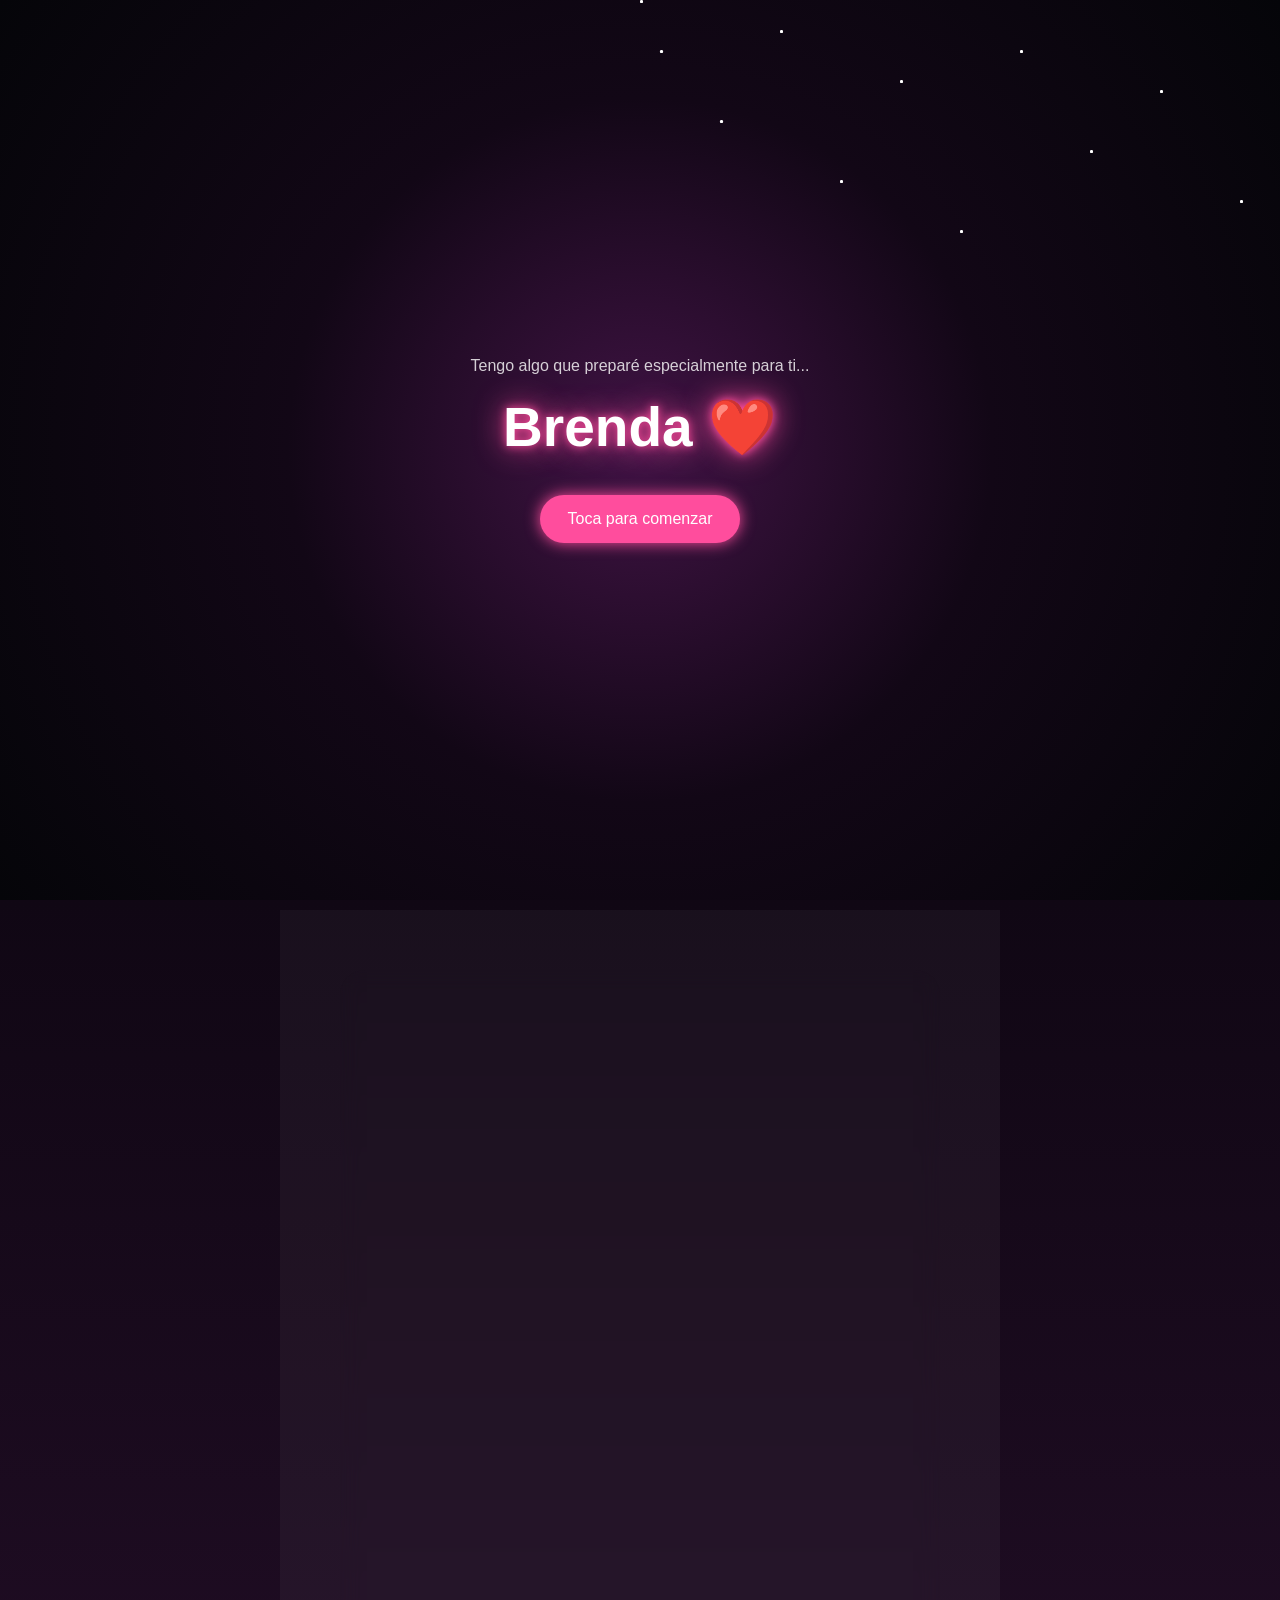
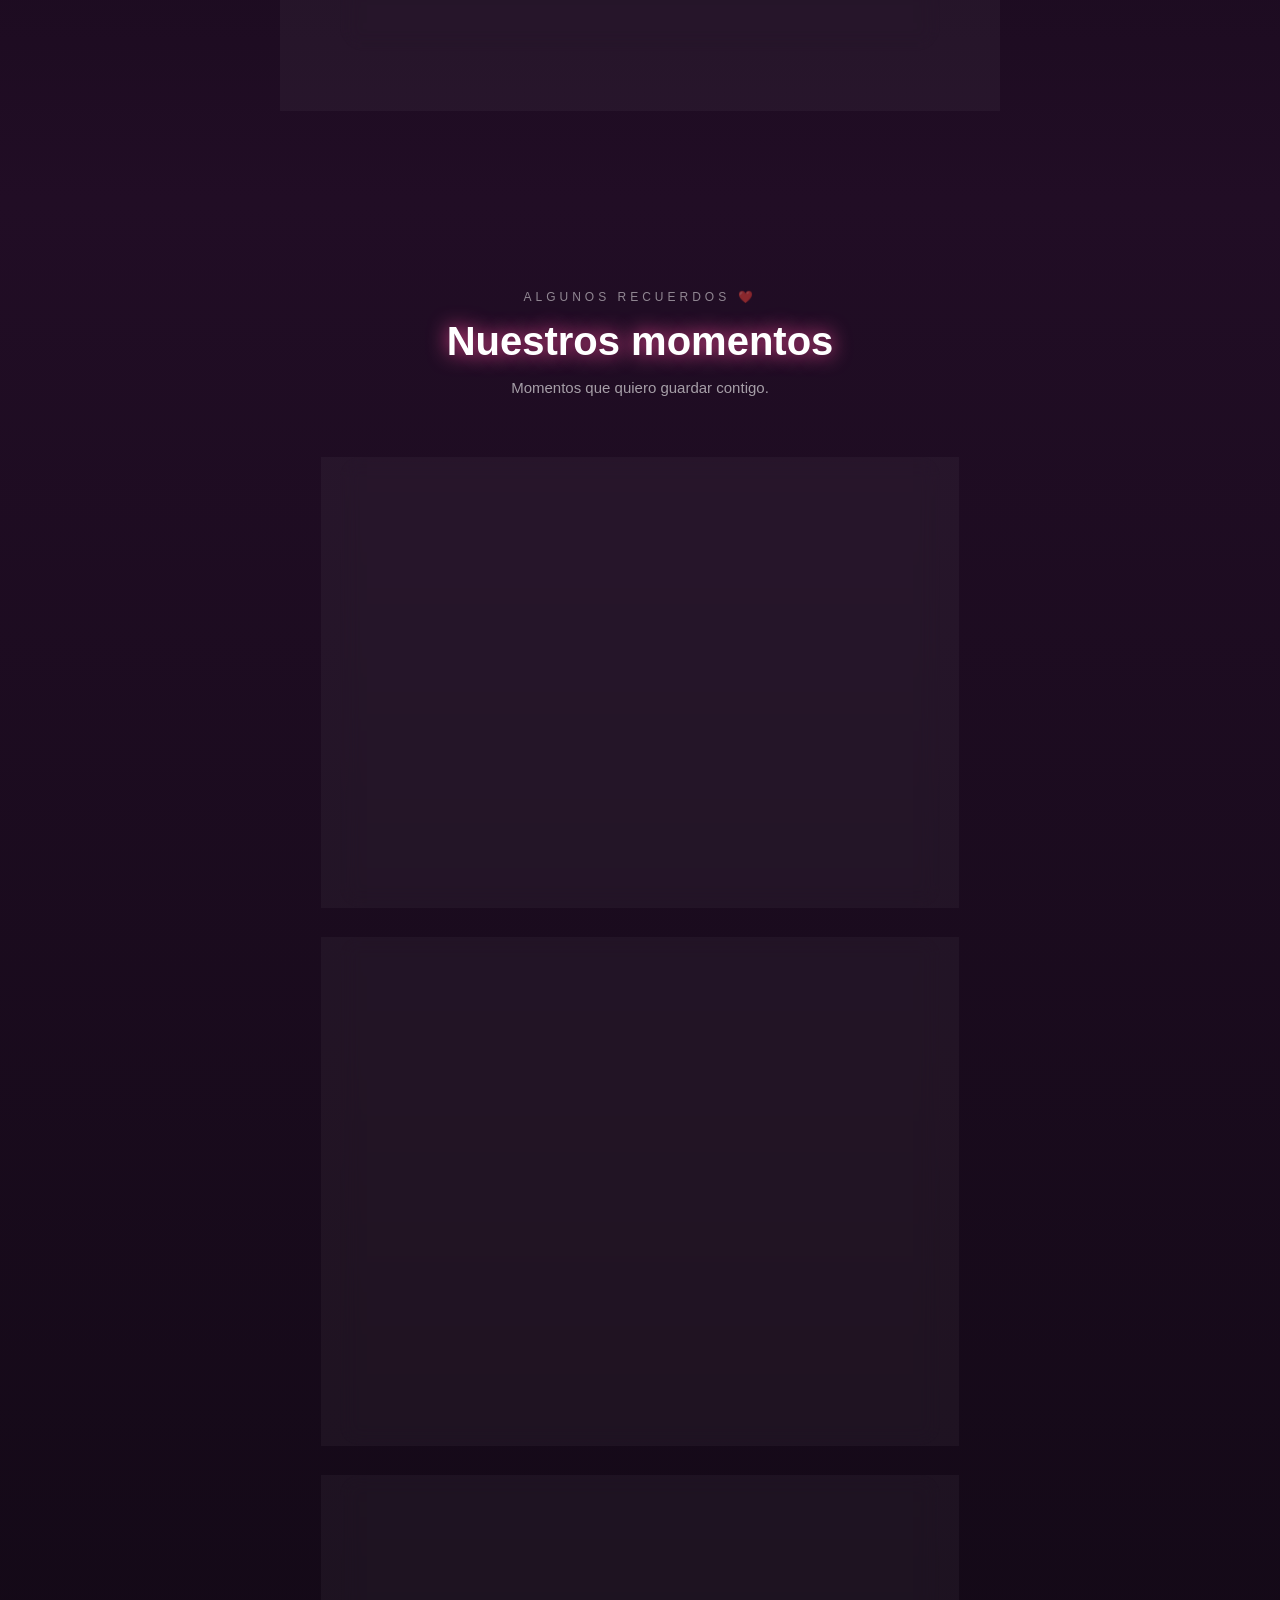
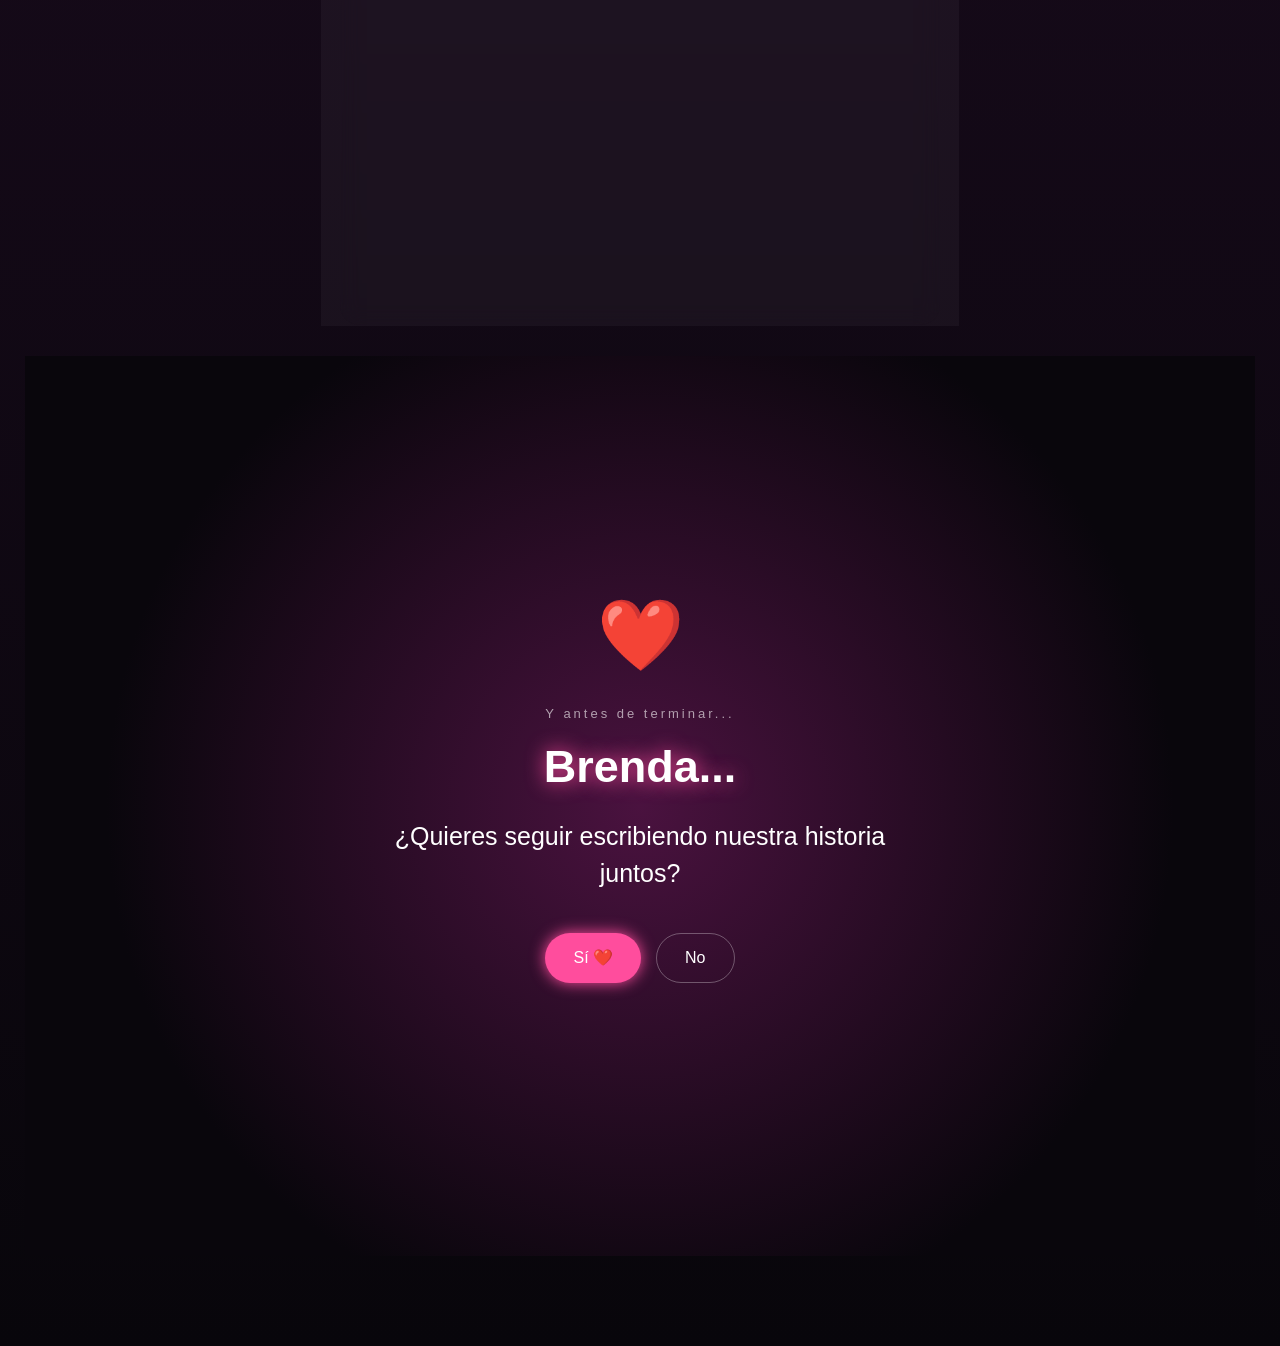
==== index.html @ fc6704af "Add files via upload" ====
<!DOCTYPE html>
<html lang="es">

<head>
    <meta charset="UTF-8">

    <meta name="viewport"
          content="width=device-width, initial-scale=1.0">

    <title>Para Brenda ❤️</title>

    <link rel="stylesheet" href="style.css">
</head>

<body>
  <audio id="musica" loop>
    <source src="LÚA_ Pensando en ti (Video Oficial).mp3" type="audio/mpeg">
  </audio

    <!-- PANTALLA DE INICIO -->

    <section id="inicio">

        <div class="estrellas"></div>

        <div class="contenido">

            <p class="pequeno">
                Tengo algo que preparé especialmente para ti...
            </p>

            <h1>
                Brenda ❤️
            </h1>

            <button onclick="comenzar()">
                Toca para comenzar
            </button>

        </div>

    </section>
 


    <!-- CARTA -->

<section id="carta">

    <div class="carta-contenedor">

        <p class="fecha">25 DE AGOSTO ❤️</p>

        <h2>Para ti, Brenda</h2>

        <div class="linea"></div>

        <p class="texto">
            Hay personas que llegan a nuestra vida
            sin avisar...
        </p>

        <p class="texto">
            Y de repente, un día cualquiera,
            se convierten en alguien demasiado especial.
        </p>

        <p class="texto">
            Desde que te conocí, hubo algo en ti
            que hizo que quisiera conocerte más.
        </p>

        <p class="texto">
            Me encantan muchas cosas de ti,
            pero si tuviera que elegir...
            probablemente elegiría tu sonrisa
            y tus ojos.
        </p>

        <p class="texto">
            Tu sonrisa tiene esa forma de hacer
            que un momento cualquiera se convierta
            en uno especial.
        </p>

    </div>

</section>
 <!-- NUESTROS MOMENTOS -->

<section id="momentos">

    <div class="titulo-seccion">

        <p>ALGUNOS RECUERDOS ❤️</p>

        <h2>Nuestros momentos</h2>

        <span>
            Momentos que quiero guardar contigo.
        </span>

    </div>


    <!-- MOMENTO 1 -->

    <div class="momento">

        <div class="numero">
            01
        </div>

        <div class="momento-contenido">
          <img
    src="IMG-20260908-WA0003.jpg"
    alt="Nuestro primer recuerdo"
    class="foto-momento">

            <h3>La primera vez que te conocí</h3>

            <p>
                Todavía recuerdo aquella primera vez
                que te conocí.

                Quizá en ese momento no sabía todo
                lo especial que llegarías a ser para mí,
                pero ahora me alegra muchísimo
                haber coincidido contigo.
            </p>

        </div>

    </div>


    <!-- MOMENTO 2 -->

    <div class="momento">

        <div class="numero">
            02
        </div>

        <div class="momento-contenido">
          <img
    src="IMG-20260908-WA0000.jpg"
    alt="Nuestro primer recuerdo"
    class="foto-momento">

            <h3>Tu sonrisa y tus ojos ❤️</h3>

    <p>
        Hay muchas cosas que me gustan de ti,
        pero tu sonrisa tiene algo que simplemente
        me encanta.

        Cada vez que sonríes haces que todo se sienta
        un poquito más bonito.

        Y tus ojos... no sé cómo explicarlo,
        pero podría quedarme mirándolos por mucho tiempo.

        Son de esas pequeñas cosas de ti que,
        sin darte cuenta, hacen que me gustes cada día
        un poquito más. ❤️
    </p>

        </div>

    </div>


    <!-- MOMENTO 3 -->

    <div class="momento">

        <div class="numero">
            03
        </div>

        <div class="momento-contenido">
          <img
    src="IMG-20260908-WA0002.jpg"
    alt="Nuestro primer recuerdo"
    class="foto-momento">

            <h3>Aquel día en el centro 🌆</h3>

            <p>
                Y después llegó ese momento en que
                nos vimos en el centro.

                Otro recuerdo que quiero guardar,
                porque cuando estoy contigo incluso
                los momentos sencillos se sienten
                diferentes.
            </p>

        </div>

    </div>
<!-- PREGUNTA FINAL -->

<section id="final">

    <div class="final-contenido">

        <div class="corazon-grande">
            ❤️
        </div>

        <p class="final-pequeno">
            Y antes de terminar...
        </p>

        <h2>
            Brenda...
        </h2>

        <p class="pregunta">
            ¿Quieres seguir escribiendo
            nuestra historia juntos?
        </p>

        <div class="botones">

            <button
                class="btn-si"
                onclick="respuestaSi()">

                Sí ❤️

            </button>

            <button
                class="btn-no"
                onclick="respuestaNo()">

                No

            </button>

        </div>

        <p
            id="respuesta"
            class="respuesta">
        </p>

    </div>

</section>

</section>

    <!-- JAVASCRIPT -->

    <script src="script.js"></script>

</body>

</html>
---- style.css ----
* {
    margin: 0;
    padding: 0;
    box-sizing: border-box;
}

body {
    background: #050509;
    color: white;
    font-family: Arial, sans-serif;
}


/* PANTALLA DE INICIO */

#inicio {
    height: 100vh;

    display: flex;
    justify-content: center;
    align-items: center;

    text-align: center;

    background:
        radial-gradient(circle at center,
        #401344 0%,
        #120716 45%,
        #050509 100%);
}


.contenido {
    padding: 30px;
}


.pequeno {
    font-size: 16px;
    opacity: 0.8;
    margin-bottom: 20px;
}


h1 {
    font-size: 55px;
    margin-bottom: 35px;

    text-shadow:
        0 0 10px #ff4d9d,
        0 0 30px #ff4d9d;
}


button {
    border: none;

    padding: 15px 28px;

    border-radius: 30px;

    background: #ff4d9d;

    color: white;

    font-size: 16px;

    cursor: pointer;

    box-shadow:
        0 0 15px #ff4d9d;

    transition: 0.3s;
}


button:active {
    transform: scale(0.9);
}


/* CARTA */

#carta {
    min-height: 100vh;

    padding: 70px 25px;

    background:
        linear-gradient(
            #100714,
            #210d25
        );
}


#carta h2 {
    font-size: 35px;

    margin-bottom: 40px;

    text-align: center;
}


#carta p {
    font-size: 19px;

    line-height: 1.8;

    margin-bottom: 25px;

    opacity: 0.9;
}
/* ESTRELLAS */

.estrellas {
    position: absolute;

    width: 100%;
    height: 100%;

    overflow: hidden;

    pointer-events: none;
}

.estrellas::before,
.estrellas::after {
    content: "";

    position: absolute;

    width: 3px;
    height: 3px;

    background: white;

    border-radius: 50%;

    box-shadow:
        20px 50px white,
        80px 120px white,
        140px 30px white,
        200px 180px white,
        260px 80px white,
        320px 230px white,
        380px 50px white,
        450px 150px white,
        520px 90px white,
        600px 200px white,
        680px 40px white,
        750px 160px white,
        820px 70px white,
        900px 220px white,
        960px 100px white;

    animation: parpadear 3s infinite alternate;
}


@keyframes parpadear {

    from {
        opacity: 0.2;
    }

    to {
        opacity: 1;
    }

}
.corazon {

    position: fixed;

    bottom: -30px;

    font-size: 20px;

    animation:
        subir 6s linear forwards;

    pointer-events: none;

}


@keyframes subir {

    0% {

        transform:
            translateY(0)
            scale(0.5)
            rotate(0deg);

        opacity: 0;

    }

    20% {

        opacity: 1;

    }

    100% {

        transform:
            translateY(-110vh)
            scale(1.2)
            rotate(360deg);

        opacity: 0;

    }

}
/* CARTA ROMÁNTICA */

.carta-contenedor {

    max-width: 600px;

    margin: auto;

    padding: 35px 25px;

    background: rgba(255, 255, 255, 0.04);

    border: 1px solid rgba(255, 255, 255, 0.1);

    border-radius: 25px;

    box-shadow:
        0 0 40px rgba(255, 77, 157, 0.15);

    backdrop-filter: blur(10px);

}


.fecha {

    text-align: center;

    font-size: 12px;

    letter-spacing: 4px;

    opacity: 0.6;

    margin-bottom: 20px;

}


.carta-contenedor h2 {

    text-align: center;

    font-size: 38px;

    margin-bottom: 15px;

    text-shadow:
        0 0 15px #ff4d9d;

}


.linea {

    width: 60px;

    height: 2px;

    background: #ff4d9d;

    margin: 0 auto 35px;

    box-shadow:
        0 0 10px #ff4d9d;

}


.texto {

    font-size: 18px;

    line-height: 1.9;

    margin-bottom: 25px;

    opacity: 0;

    transform: translateY(20px);

    transition:
        opacity 1s ease,
        transform 1s ease;

}


.texto.visible {

    opacity: 1;

    transform: translateY(0);

}
/* ========================= */
/* NUESTROS MOMENTOS */
/* ========================= */

#momentos {

    min-height: 100vh;

    padding: 90px 25px;

    background:
        linear-gradient(
            #210d25,
            #08060b
        );

}


.titulo-seccion {

    text-align: center;

    margin-bottom: 60px;

}


.titulo-seccion p {

    font-size: 12px;

    letter-spacing: 4px;

    opacity: 0.5;

    margin-bottom: 15px;

}


.titulo-seccion h2 {

    font-size: 40px;

    margin-bottom: 15px;

    text-shadow:
        0 0 20px #ff4d9d;

}


.titulo-seccion span {

    opacity: 0.6;

    font-size: 15px;

}


/* TARJETAS */

.momento {

    max-width: 600px;

    margin: 0 auto 30px;

    padding: 25px;


    background:
        rgba(255,255,255,0.04);

    border:
        1px solid rgba(255,255,255,0.1);

    border-radius: 20px;

    backdrop-filter: blur(10px);

    transition:
        transform 0.3s ease,
        border 0.3s ease;

}


.momento:active {

    transform:
        scale(0.97);

}


.numero {

    font-size: 14px;

    opacity: 0.4;

    padding-top: 5px;

}


.momento-contenido h3 {

    font-size: 22px;

    margin-bottom: 15px;

}


.momento-contenido p {

    font-size: 16px;

    line-height: 1.8;

    opacity: 0.75;

}
.foto-momento {

    width: 100%;

    height: 230px;

    object-fit: cover;

    border-radius: 16px;

    margin-bottom: 20px;

    display: block;

    box-shadow:
        0 10px 30px rgba(0, 0, 0, 0.4);

    transition:
        transform 0.4s ease;

}


.foto-momento:active {

    transform: scale(0.97);

}
/* ANIMACIÓN DE FOTOS */

.foto-momento {
    opacity: 0;
    transform: scale(0.8) translateY(30px);

    transition:
        opacity 1s ease,
        transform 1s ease;
}

.foto-momento.mostrar {
    opacity: 1;
    transform: scale(1) translateY(0);
}


/* EFECTO AL TOCAR */

.foto-momento:active {
    transform: scale(0.95);
}


/* BRILLO */

.momento:hover .foto-momento {
    filter: brightness(1.15);
}
/* ================= */
/* FINAL */
/* ================= */

#final {

    min-height: 100vh;

    display: flex;

    justify-content: center;

    align-items: center;

    text-align: center;

    padding: 30px;

    background:
        radial-gradient(
            circle at center,
            #4a123f,
            #09060c 70%
        );

}


.final-contenido {

    max-width: 500px;

}


.corazon-grande {

    font-size: 70px;

    animation:
        latido 1.5s infinite;

    margin-bottom: 30px;

}


@keyframes latido {

    0%, 100% {
        transform: scale(1);
    }

    50% {
        transform: scale(1.2);
    }

}


.final-pequeno {

    font-size: 13px;

    letter-spacing: 3px;

    opacity: 0.6;

    margin-bottom: 20px;

}


#final h2 {

    font-size: 45px;

    margin-bottom: 25px;

    text-shadow:
        0 0 20px #ff4d9d;

}


.pregunta {

    font-size: 25px;

    line-height: 1.5;

    margin-bottom: 40px;

}


.botones {

    display: flex;

    justify-content: center;

    gap: 15px;

}


.btn-si {

    background: #ff4d9d;

}


.btn-no {

    background: transparent;

    border: 1px solid rgba(255,255,255,0.3);

    box-shadow: none;

}


.respuesta {

    margin-top: 35px;

    font-size: 20px;

    line-height: 1.6;

}
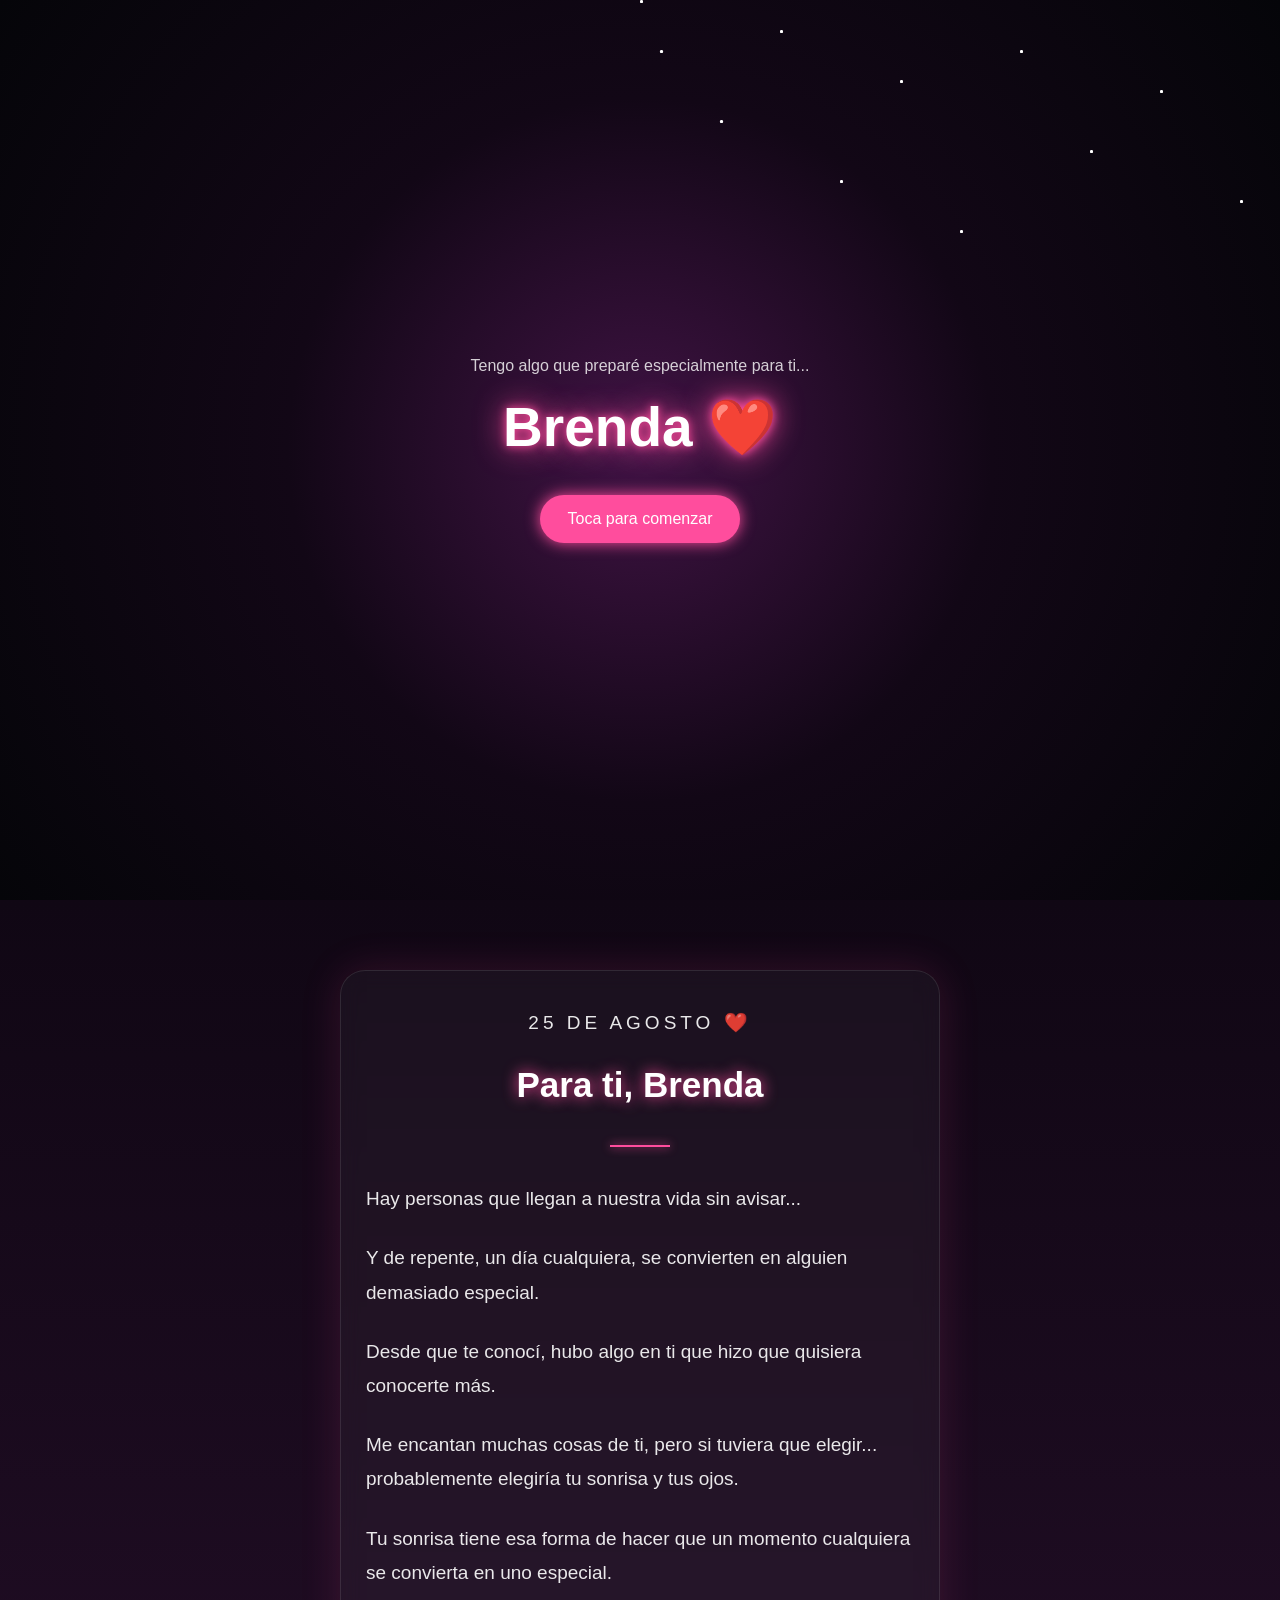
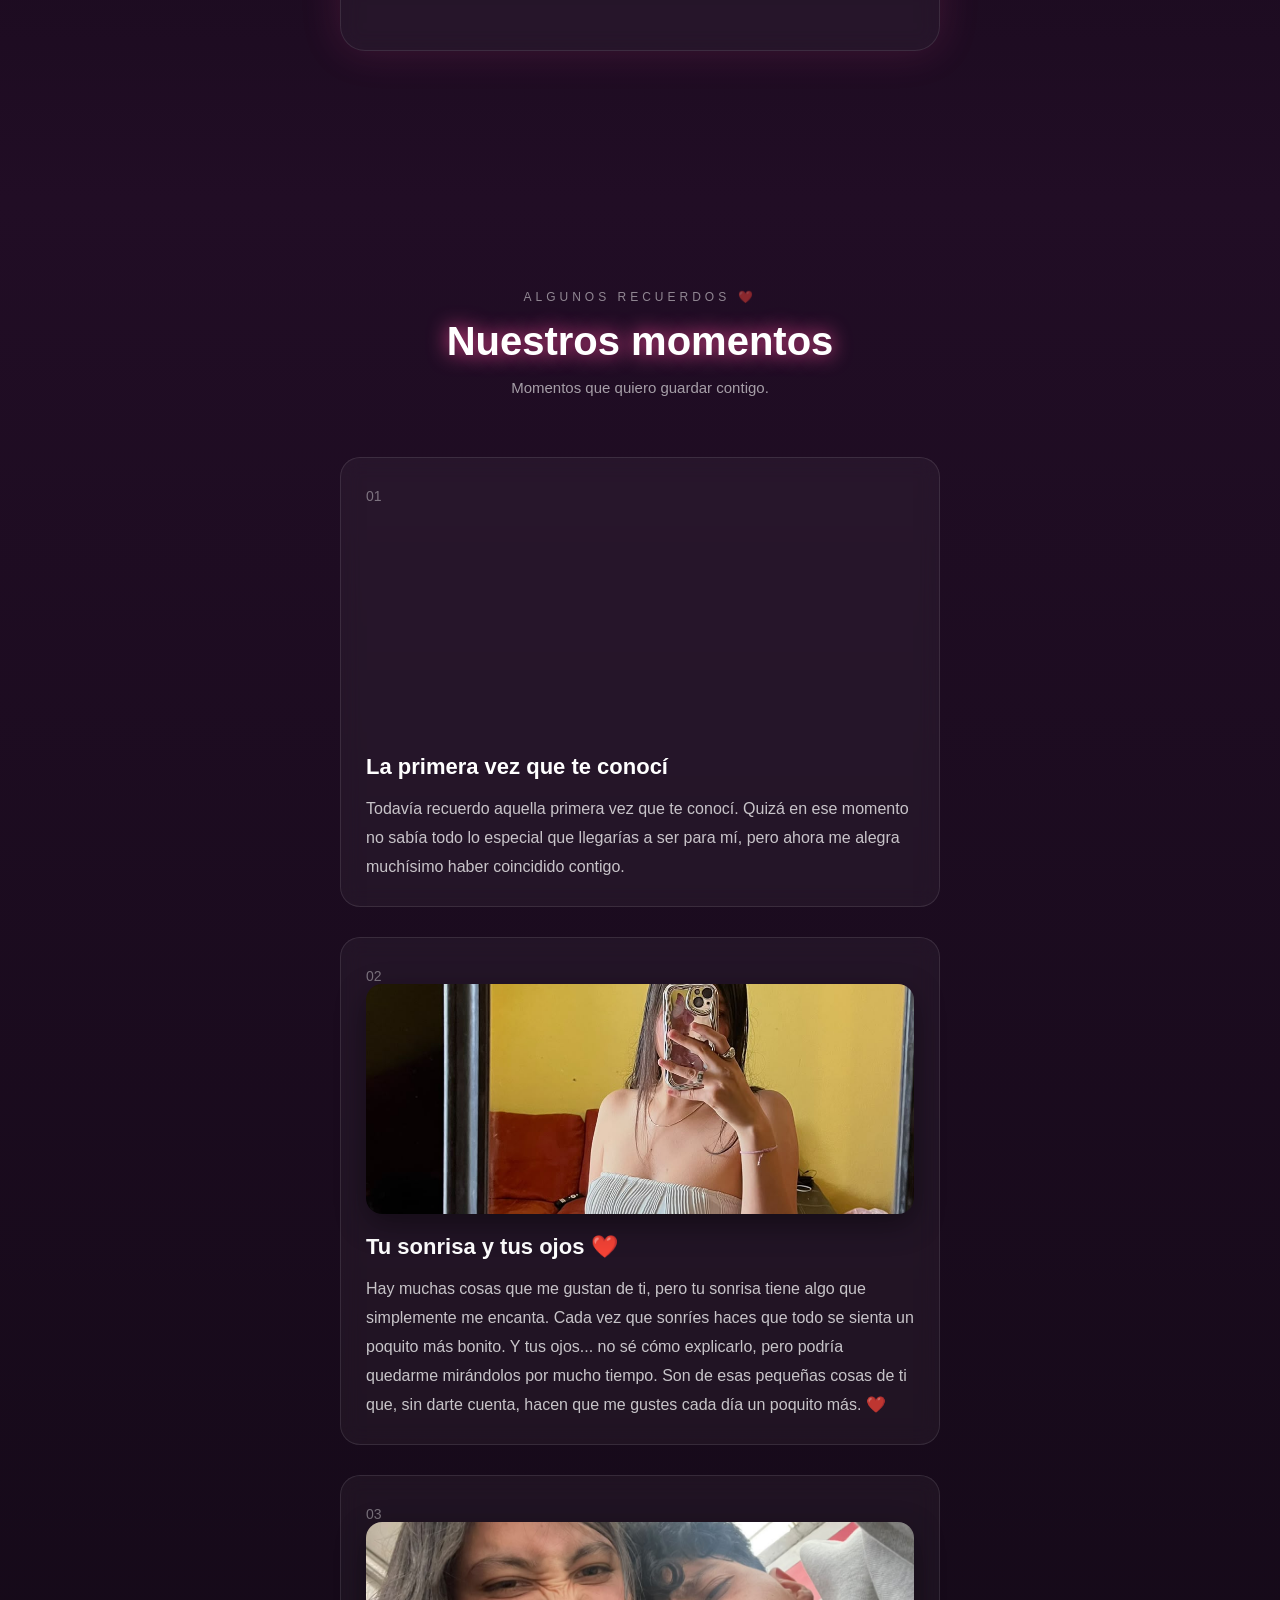
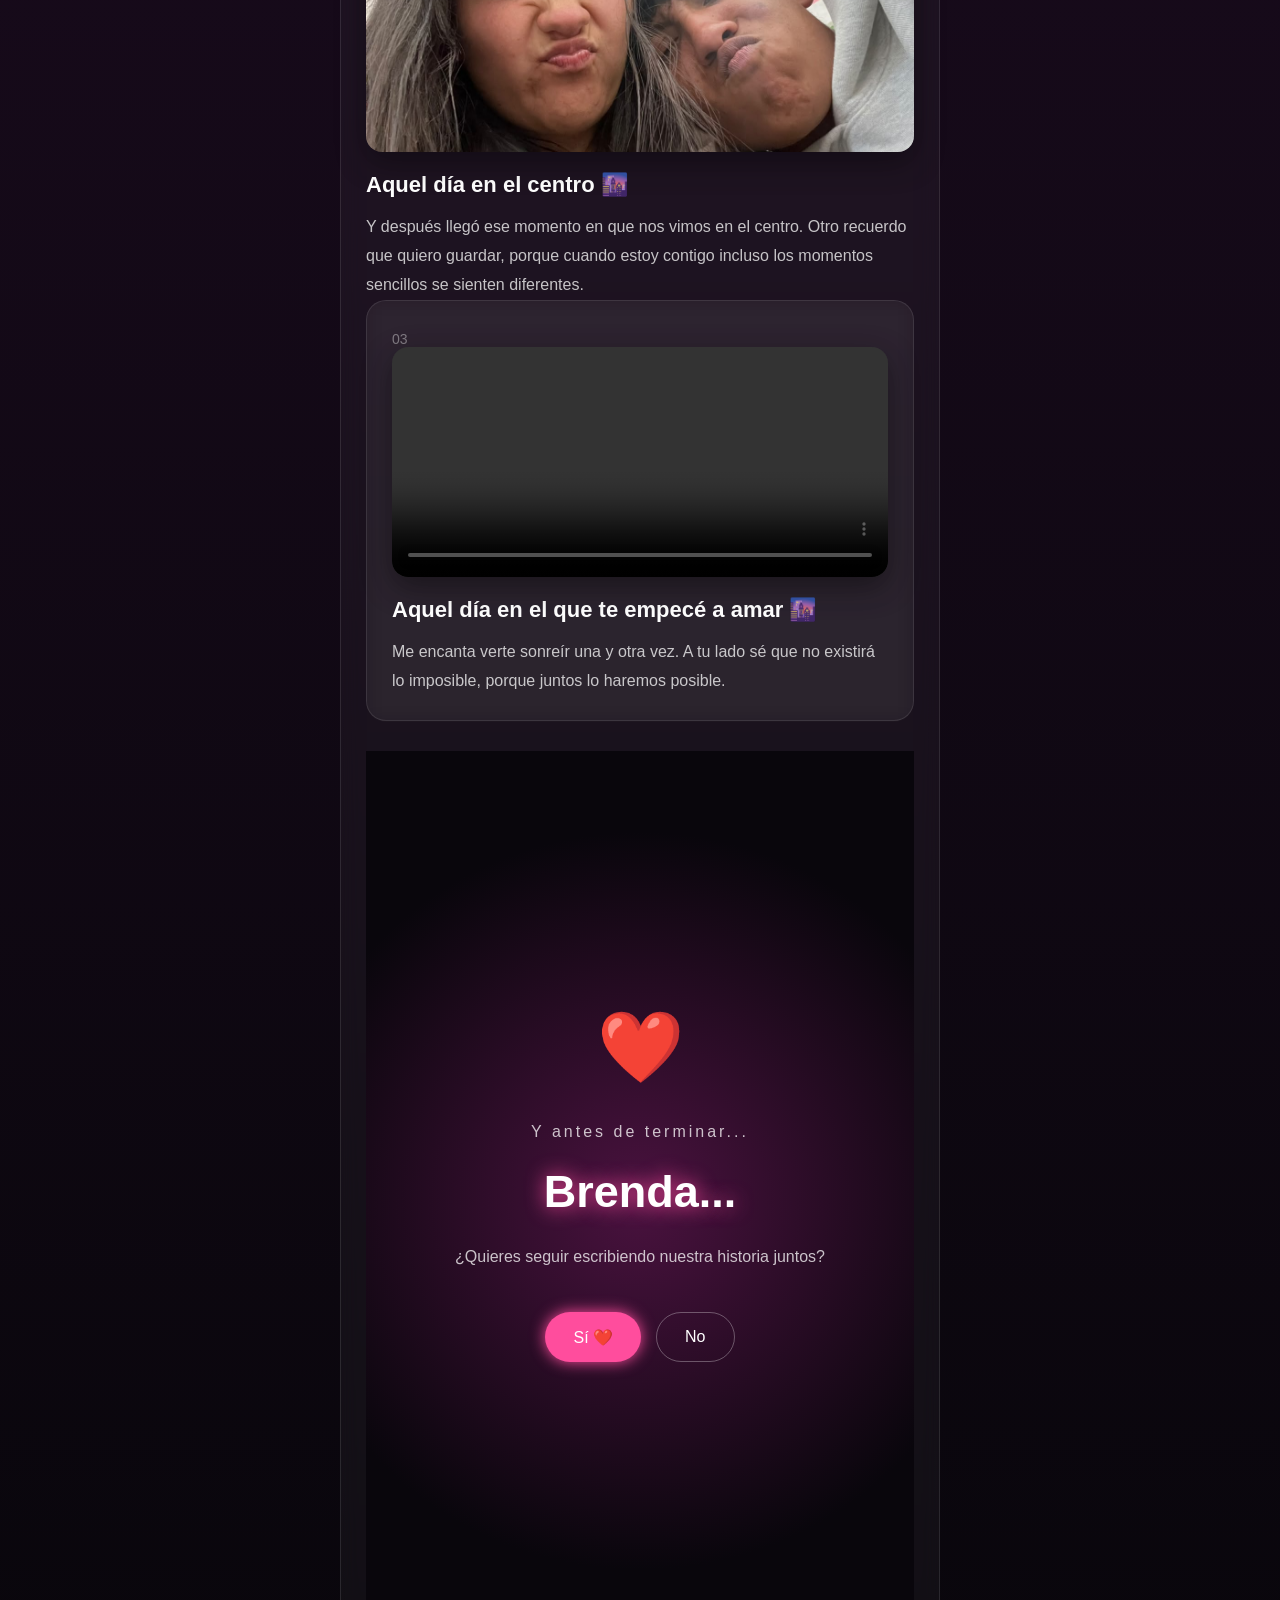
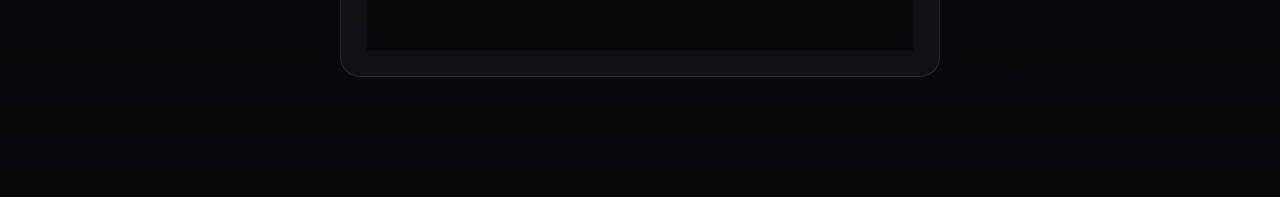
==== commit 8702dc8b: "Add files via upload" ====
--- a/index.html
+++ b/index.html
@@ -197,9 +197,30 @@
                 diferentes.
             </p>
 
-        </div>
-
-    </div>
+        <div class="momento">
+
+    <div class="numero">
+        03
+    </div>
+
+    <div class="momento-contenido">
+
+        <video controls loop class="foto-momento">
+            <source src="VID-20260913-WA0000.mp4" type="video/mp4">
+            Tu navegador no soporta la reproducción de video.
+        </video>
+
+        <h3>Aquel día en el que te empecé a amar 🌆</h3>
+
+        <p>
+            Me encanta verte sonreír una y otra vez.
+            A tu lado sé que no existirá lo imposible,
+            porque juntos lo haremos posible.
+        </p>
+
+    </div>
+
+        </div>
 <!-- PREGUNTA FINAL -->
 
 <section id="final">
